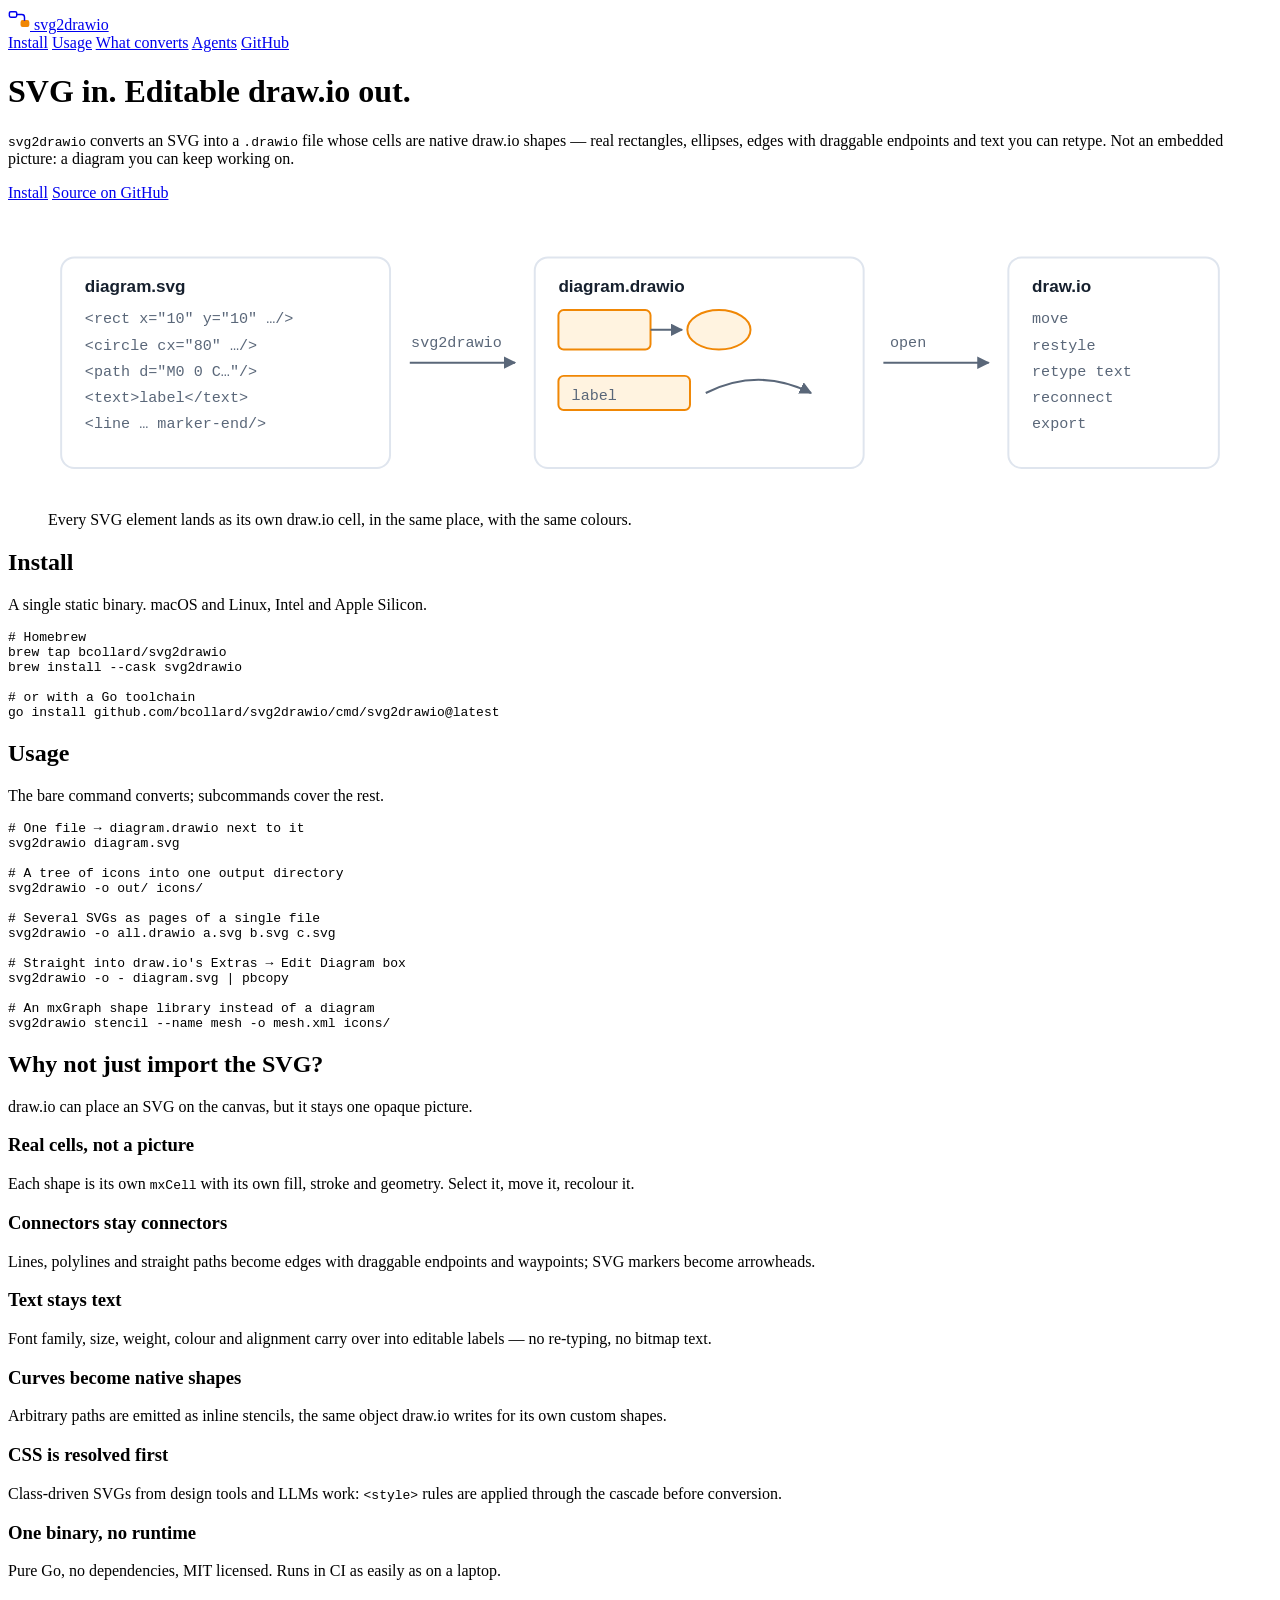
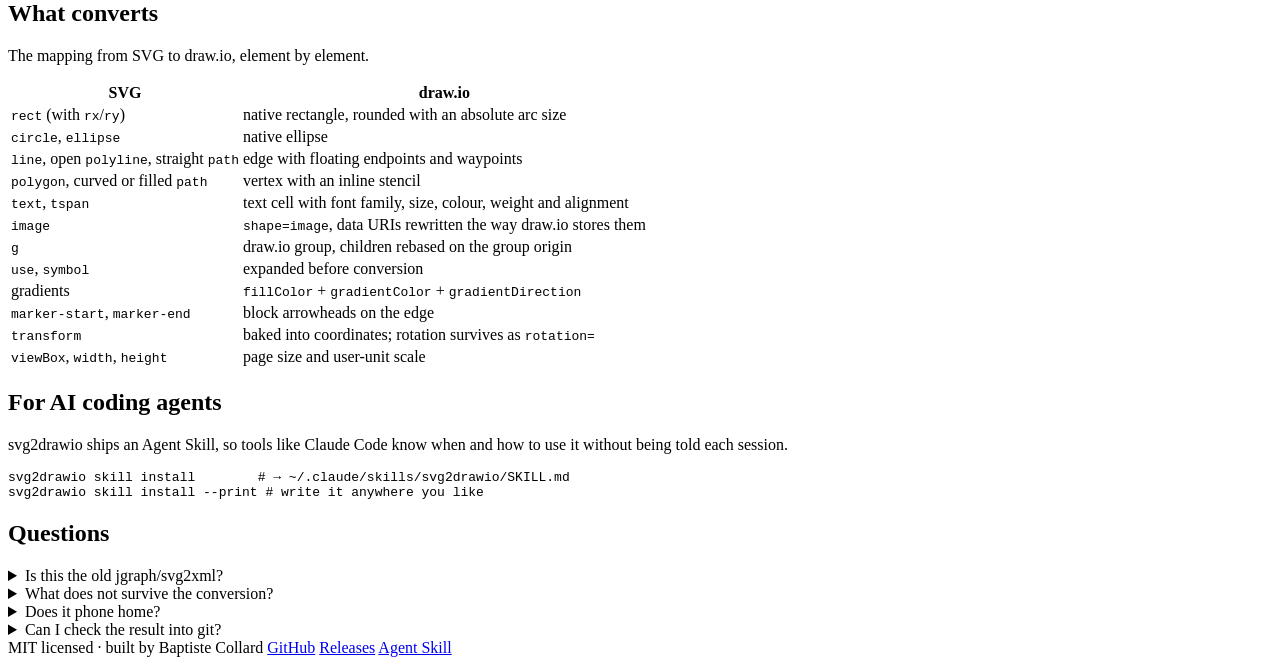
==== website/index.html @ e0126e31 "Initial release: SVG to draw.io converter Converts SVG files into .drawio diagrams whose cells are n" ====
<!DOCTYPE html>
<html lang="en">
<head>
  <meta charset="utf-8">
  <meta name="viewport" content="width=device-width, initial-scale=1">

  <title>svg2drawio — turn SVG files into editable draw.io diagrams</title>
  <meta name="description" content="A single-binary CLI that converts SVG files into .drawio diagrams made of native draw.io shapes: real rectangles, ellipses, edges and text you can move, restyle and edit.">
  <link rel="canonical" href="https://svg2drawio.runlocal.dev/">

  <meta name="theme-color" content="#f08705" media="(prefers-color-scheme: light)">
  <meta name="theme-color" content="#0f151d" media="(prefers-color-scheme: dark)">
  <meta name="color-scheme" content="light dark">

  <meta name="application-name" content="svg2drawio">
  <meta name="author" content="Baptiste Collard">
  <meta name="generator" content="hand-rolled HTML">
  <meta name="robots" content="index, follow">

  <meta property="og:type" content="website">
  <meta property="og:site_name" content="svg2drawio">
  <meta property="og:locale" content="en_US">
  <meta property="og:url" content="https://svg2drawio.runlocal.dev/">
  <meta property="og:title" content="svg2drawio — SVG in, editable draw.io out">
  <meta property="og:description" content="Convert SVG files into .drawio diagrams whose cells are native draw.io shapes. One binary, no dependencies, MIT licensed.">
  <meta property="og:image" content="https://svg2drawio.runlocal.dev/assets/og-image.png">
  <meta property="og:image:type" content="image/png">
  <meta property="og:image:width" content="1200">
  <meta property="og:image:height" content="630">

  <meta name="twitter:card" content="summary_large_image">
  <meta name="twitter:title" content="svg2drawio — SVG in, editable draw.io out">
  <meta name="twitter:description" content="Convert SVG files into .drawio diagrams whose cells are native draw.io shapes.">
  <meta name="twitter:image" content="https://svg2drawio.runlocal.dev/assets/og-image.png">

  <link rel="icon" href="/assets/favicon.svg" type="image/svg+xml">
  <link rel="stylesheet" href="/styles.css">
</head>
<body>

<header class="site">
  <div class="wrap">
    <a class="brand" href="/">
      <svg width="22" height="22" viewBox="0 0 24 24" aria-hidden="true">
        <rect x="1.5" y="4" width="8" height="6" rx="1.5" fill="none" stroke="currentColor" stroke-width="1.6"/>
        <rect x="14.5" y="14" width="8" height="6" rx="1.5" fill="#f08705" stroke="#f08705" stroke-width="1.6"/>
        <path d="M9.5 7h5.5a3 3 0 0 1 3 3v4" fill="none" stroke="currentColor" stroke-width="1.6"/>
      </svg>
      svg2drawio
    </a>
    <nav class="site">
      <a href="#install">Install</a>
      <a href="#usage">Usage</a>
      <a href="#mapping" class="hide-sm">What converts</a>
      <a href="#agents" class="hide-sm">Agents</a>
      <a href="https://github.com/bcollard/svg2drawio">GitHub</a>
    </nav>
  </div>
</header>

<main>

<div class="hero wrap">
  <h1>SVG in. <span class="accent">Editable draw.io</span> out.</h1>
  <p class="lede">
    <code>svg2drawio</code> converts an SVG into a <code>.drawio</code> file whose cells are
    native draw.io shapes — real rectangles, ellipses, edges with draggable endpoints and
    text you can retype. Not an embedded picture: a diagram you can keep working on.
  </p>
  <div class="cta">
    <a class="btn btn-primary" href="#install">Install</a>
    <a class="btn btn-ghost" href="https://github.com/bcollard/svg2drawio">Source on GitHub</a>
  </div>
</div>

<section>
  <div class="wrap">
    <figure class="flow">
      <svg viewBox="0 0 900 220" role="img" aria-label="An SVG file becomes a draw.io diagram of native cells">
        <style>
          .fl-lbl  { font: 600 13px -apple-system, BlinkMacSystemFont, "Segoe UI", Roboto, sans-serif; fill: #16202e; }
          .fl-sub  { font: 11.5px ui-monospace, SFMono-Regular, Menlo, monospace; fill: #5a6779; }
          .fl-box  { fill: #ffffff; stroke: #dfe5ee; }
          .fl-cell { fill: #fff3e0; stroke: #f08705; }
          .fl-ln   { stroke: #5a6779; stroke-width: 1.6; fill: none; }
          @media (prefers-color-scheme: dark) {
            .fl-lbl { fill: #e8eef6; } .fl-sub { fill: #9aa8bb; }
            .fl-box { fill: #18212d; stroke: #27313f; }
            .fl-cell { fill: #2a2015; stroke: #ffa029; }
            .fl-ln { stroke: #9aa8bb; }
          }
        </style>
        <defs>
          <marker id="a" viewBox="0 0 10 10" refX="9" refY="5" markerWidth="6" markerHeight="6" orient="auto-start-reverse">
            <path d="M0 0 L10 5 L0 10 z" fill="#5a6779"/>
          </marker>
        </defs>

        <rect class="fl-box" x="10" y="30" width="250" height="160" rx="10" stroke-width="1.5"/>
        <text class="fl-lbl" x="28" y="56">diagram.svg</text>
        <text class="fl-sub" x="28" y="80">&lt;rect x="10" y="10" …/&gt;</text>
        <text class="fl-sub" x="28" y="100">&lt;circle cx="80" …/&gt;</text>
        <text class="fl-sub" x="28" y="120">&lt;path d="M0 0 C…"/&gt;</text>
        <text class="fl-sub" x="28" y="140">&lt;text&gt;label&lt;/text&gt;</text>
        <text class="fl-sub" x="28" y="160">&lt;line … marker-end/&gt;</text>

        <path class="fl-ln" d="M275 110 L355 110" marker-end="url(#a)"/>
        <text class="fl-sub" x="276" y="98">svg2drawio</text>

        <rect class="fl-box" x="370" y="30" width="250" height="160" rx="10" stroke-width="1.5"/>
        <text class="fl-lbl" x="388" y="56">diagram.drawio</text>
        <rect class="fl-cell" x="388" y="70" width="70" height="30" rx="4" stroke-width="1.5"/>
        <ellipse class="fl-cell" cx="510" cy="85" rx="24" ry="15" stroke-width="1.5"/>
        <path class="fl-ln" d="M458 85 L482 85" marker-end="url(#a)"/>
        <rect class="fl-cell" x="388" y="120" width="100" height="26" rx="4" stroke-width="1.5"/>
        <text class="fl-sub" x="398" y="138">label</text>
        <path class="fl-ln" d="M500 133 q 40 -20 80 0" marker-end="url(#a)"/>

        <path class="fl-ln" d="M635 110 L715 110" marker-end="url(#a)"/>
        <text class="fl-sub" x="640" y="98">open</text>

        <rect class="fl-box" x="730" y="30" width="160" height="160" rx="10" stroke-width="1.5"/>
        <text class="fl-lbl" x="748" y="56">draw.io</text>
        <text class="fl-sub" x="748" y="80">move</text>
        <text class="fl-sub" x="748" y="100">restyle</text>
        <text class="fl-sub" x="748" y="120">retype text</text>
        <text class="fl-sub" x="748" y="140">reconnect</text>
        <text class="fl-sub" x="748" y="160">export</text>
      </svg>
      <figcaption>Every SVG element lands as its own draw.io cell, in the same place, with the same colours.</figcaption>
    </figure>
  </div>
</section>

<section class="alt" id="install">
  <div class="wrap">
    <h2>Install</h2>
    <p class="sub">A single static binary. macOS and Linux, Intel and Apple Silicon.</p>
    <pre><code><span class="c"># Homebrew</span>
<span class="p">brew</span> tap bcollard/svg2drawio
<span class="p">brew</span> install --cask svg2drawio

<span class="c"># or with a Go toolchain</span>
<span class="p">go</span> install github.com/bcollard/svg2drawio/cmd/svg2drawio@latest</code></pre>
  </div>
</section>

<section id="usage">
  <div class="wrap">
    <h2>Usage</h2>
    <p class="sub">The bare command converts; subcommands cover the rest.</p>
    <pre><code><span class="c"># One file → diagram.drawio next to it</span>
<span class="p">svg2drawio</span> diagram.svg

<span class="c"># A tree of icons into one output directory</span>
<span class="p">svg2drawio</span> -o out/ icons/

<span class="c"># Several SVGs as pages of a single file</span>
<span class="p">svg2drawio</span> -o all.drawio a.svg b.svg c.svg

<span class="c"># Straight into draw.io's Extras → Edit Diagram box</span>
<span class="p">svg2drawio</span> -o - diagram.svg | pbcopy

<span class="c"># An mxGraph shape library instead of a diagram</span>
<span class="p">svg2drawio</span> stencil --name mesh -o mesh.xml icons/</code></pre>
  </div>
</section>

<section class="alt">
  <div class="wrap">
    <h2>Why not just import the SVG?</h2>
    <p class="sub">draw.io can place an SVG on the canvas, but it stays one opaque picture.</p>
    <div class="grid">
      <div class="card">
        <h3>Real cells, not a picture</h3>
        <p>Each shape is its own <code>mxCell</code> with its own fill, stroke and geometry. Select it, move it, recolour it.</p>
      </div>
      <div class="card">
        <h3>Connectors stay connectors</h3>
        <p>Lines, polylines and straight paths become edges with draggable endpoints and waypoints; SVG markers become arrowheads.</p>
      </div>
      <div class="card">
        <h3>Text stays text</h3>
        <p>Font family, size, weight, colour and alignment carry over into editable labels — no re-typing, no bitmap text.</p>
      </div>
      <div class="card">
        <h3>Curves become native shapes</h3>
        <p>Arbitrary paths are emitted as inline stencils, the same object draw.io writes for its own custom shapes.</p>
      </div>
      <div class="card">
        <h3>CSS is resolved first</h3>
        <p>Class-driven SVGs from design tools and LLMs work: <code>&lt;style&gt;</code> rules are applied through the cascade before conversion.</p>
      </div>
      <div class="card">
        <h3>One binary, no runtime</h3>
        <p>Pure Go, no dependencies, MIT licensed. Runs in CI as easily as on a laptop.</p>
      </div>
    </div>
  </div>
</section>

<section id="mapping">
  <div class="wrap">
    <h2>What converts</h2>
    <p class="sub">The mapping from SVG to draw.io, element by element.</p>
    <table class="map">
      <thead><tr><th>SVG</th><th>draw.io</th></tr></thead>
      <tbody>
        <tr><td><code>rect</code> (with <code>rx</code>/<code>ry</code>)</td><td>native rectangle, rounded with an absolute arc size</td></tr>
        <tr><td><code>circle</code>, <code>ellipse</code></td><td>native ellipse</td></tr>
        <tr><td><code>line</code>, open <code>polyline</code>, straight <code>path</code></td><td>edge with floating endpoints and waypoints</td></tr>
        <tr><td><code>polygon</code>, curved or filled <code>path</code></td><td>vertex with an inline stencil</td></tr>
        <tr><td><code>text</code>, <code>tspan</code></td><td>text cell with font family, size, colour, weight and alignment</td></tr>
        <tr><td><code>image</code></td><td><code>shape=image</code>, data URIs rewritten the way draw.io stores them</td></tr>
        <tr><td><code>g</code></td><td>draw.io group, children rebased on the group origin</td></tr>
        <tr><td><code>use</code>, <code>symbol</code></td><td>expanded before conversion</td></tr>
        <tr><td>gradients</td><td><code>fillColor</code> + <code>gradientColor</code> + <code>gradientDirection</code></td></tr>
        <tr><td><code>marker-start</code>, <code>marker-end</code></td><td>block arrowheads on the edge</td></tr>
        <tr><td><code>transform</code></td><td>baked into coordinates; rotation survives as <code>rotation=</code></td></tr>
        <tr><td><code>viewBox</code>, <code>width</code>, <code>height</code></td><td>page size and user-unit scale</td></tr>
      </tbody>
    </table>
  </div>
</section>

<section class="alt" id="agents">
  <div class="wrap">
    <h2>For AI coding agents</h2>
    <p class="sub">
      svg2drawio ships an Agent Skill, so tools like Claude Code know when and how to
      use it without being told each session.
    </p>
    <pre><code><span class="p">svg2drawio</span> skill install        <span class="c"># → ~/.claude/skills/svg2drawio/SKILL.md</span>
<span class="p">svg2drawio</span> skill install --print <span class="c"># write it anywhere you like</span></code></pre>
  </div>
</section>

<section>
  <div class="wrap">
    <h2>Questions</h2>

    <details>
      <summary>Is this the old jgraph/svg2xml?</summary>
      <p>
        No. That Java tool produced mxGraph <em>stencil libraries</em> — shape palettes, not
        diagrams you open. svg2drawio is a Go rewrite whose default output is a real
        <code>.drawio</code> diagram; the stencil-library output is still available under
        <code>svg2drawio stencil</code>.
      </p>
    </details>

    <details>
      <summary>What does not survive the conversion?</summary>
      <p>
        <code>clipPath</code>, <code>mask</code>, <code>filter</code> and pattern fills are
        ignored, <code>fill-rule="evenodd"</code> has no mxGraph equivalent, and text on a
        path is placed at its anchor point. Text box sizes are estimated, because draw.io
        lays text out itself — a long label may need a nudge after import.
      </p>
    </details>

    <details>
      <summary>Does it phone home?</summary>
      <p>
        No. It reads files and writes files. No network access, no telemetry, nothing
        uploaded to a conversion service.
      </p>
    </details>

    <details>
      <summary>Can I check the result into git?</summary>
      <p>
        Yes — the output is plain XML with stable ids, so diffs are readable. Keep the
        source SVG next to it; the conversion is one-way.
      </p>
    </details>
  </div>
</section>

</main>

<footer class="site">
  <div class="wrap">
    <span>MIT licensed · built by Baptiste Collard</span>
    <span class="spacer"></span>
    <a href="https://github.com/bcollard/svg2drawio">GitHub</a>
    <a href="https://github.com/bcollard/svg2drawio/releases">Releases</a>
    <a href="https://github.com/bcollard/svg2drawio/blob/main/SKILL.md">Agent Skill</a>
  </div>
</footer>

</body>
</html>
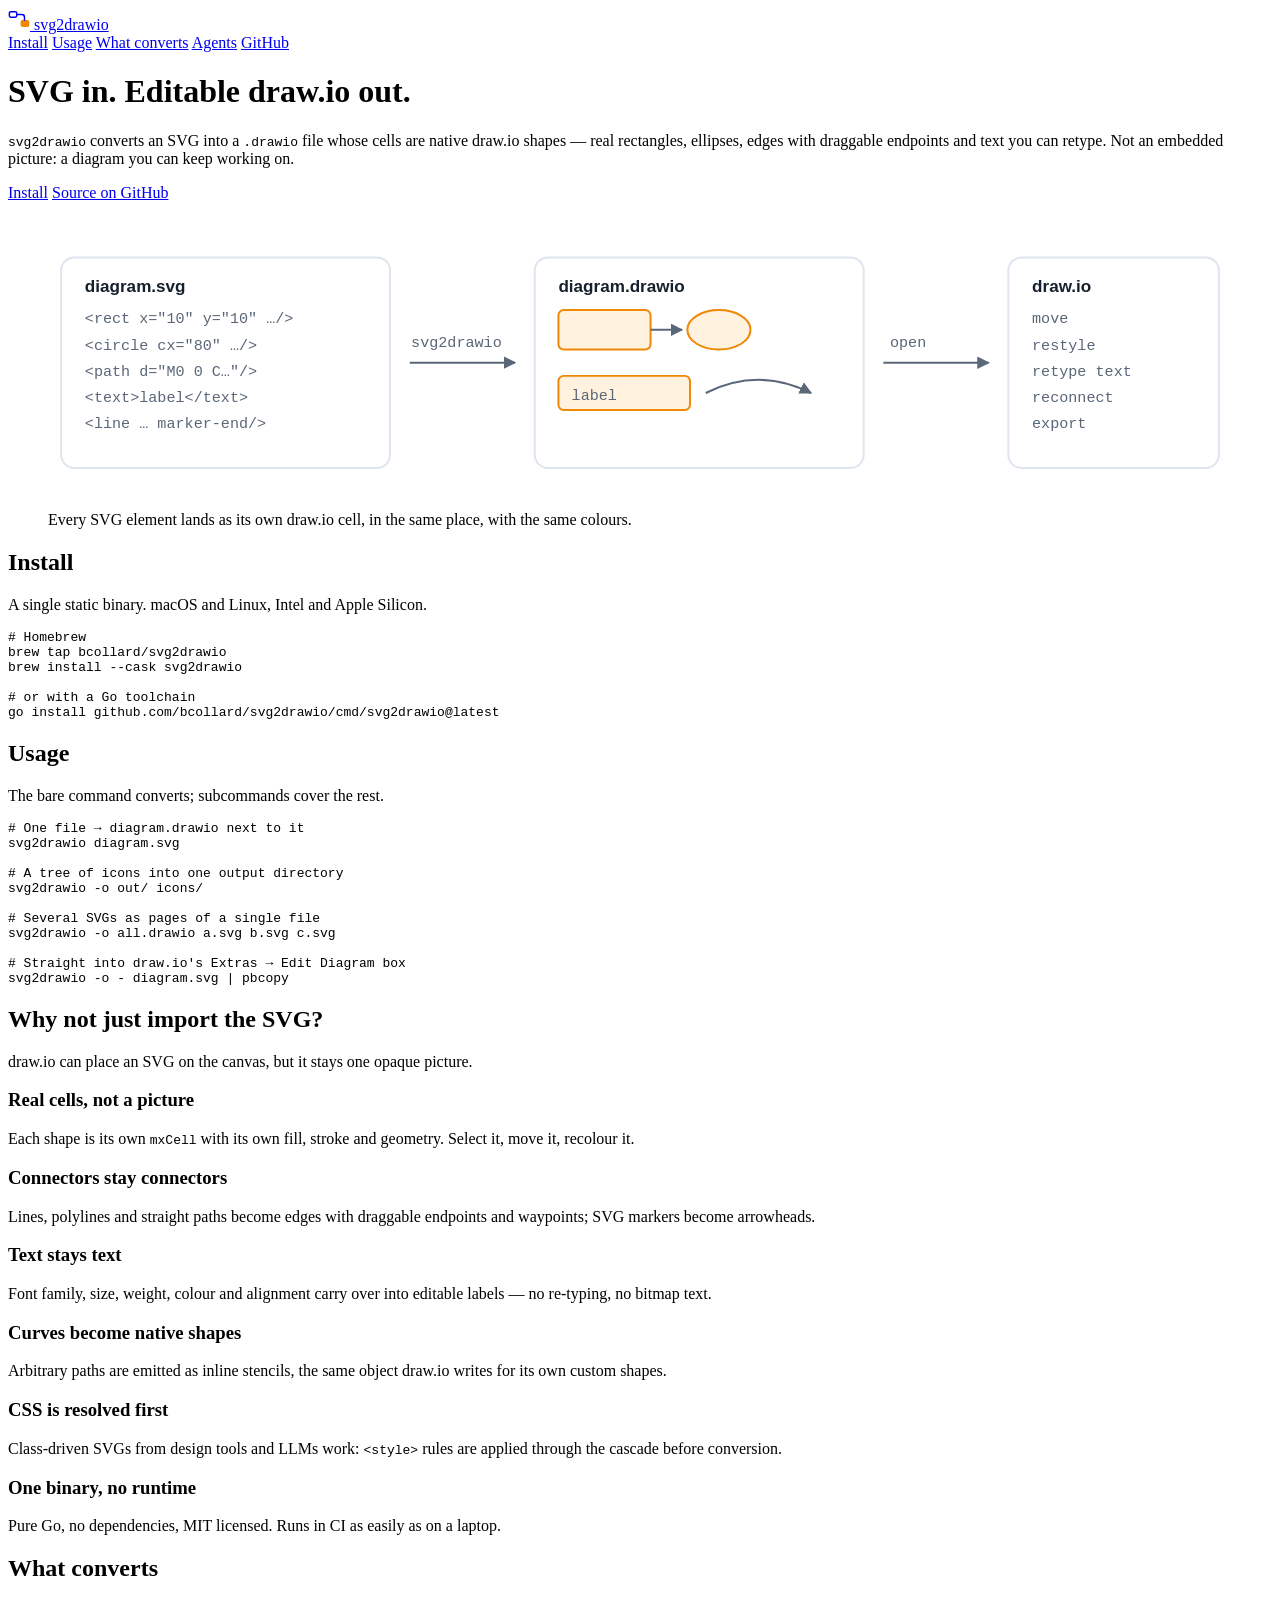
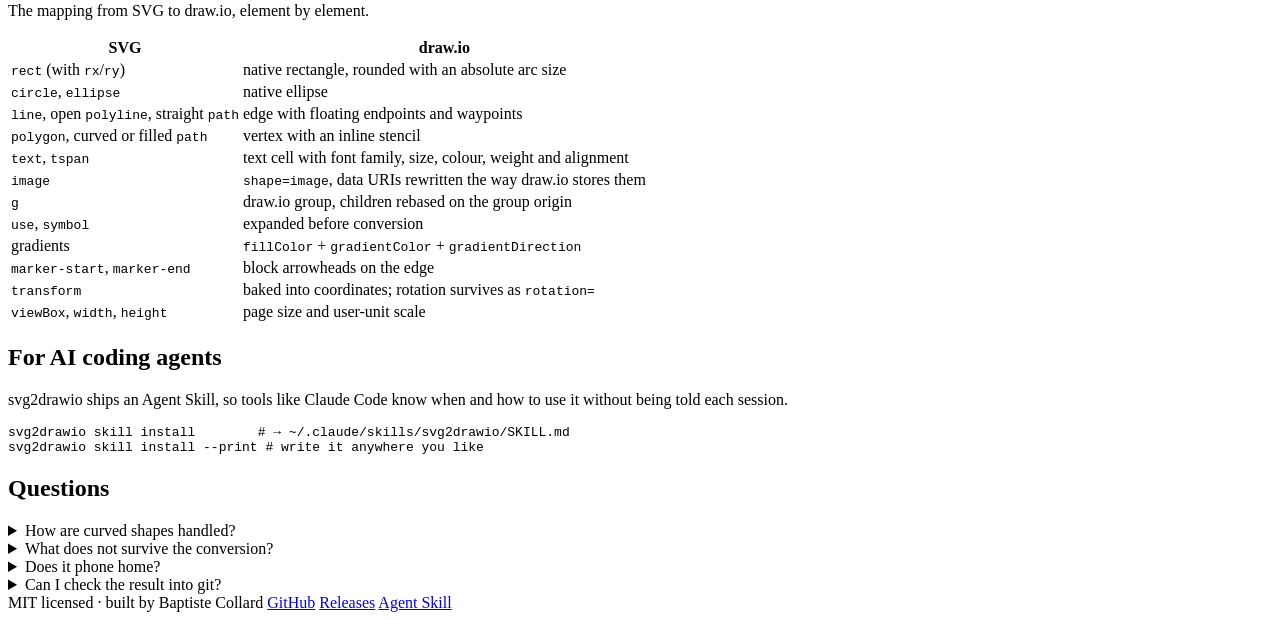
==== commit 29e76566: "Drop the stencil library mode The shape-library output was feature parity with the legacy Java tool," ====
--- a/website/index.html
+++ b/website/index.html
@@ -160,9 +160,7 @@
 
 <span class="c"># Straight into draw.io's Extras → Edit Diagram box</span>
 <span class="p">svg2drawio</span> -o - diagram.svg | pbcopy
-
-<span class="c"># An mxGraph shape library instead of a diagram</span>
-<span class="p">svg2drawio</span> stencil --name mesh -o mesh.xml icons/</code></pre>
+</code></pre>
   </div>
 </section>
 
@@ -240,12 +238,12 @@
     <h2>Questions</h2>
 
     <details>
-      <summary>Is this the old jgraph/svg2xml?</summary>
-      <p>
-        No. That Java tool produced mxGraph <em>stencil libraries</em> — shape palettes, not
-        diagrams you open. svg2drawio is a Go rewrite whose default output is a real
-        <code>.drawio</code> diagram; the stencil-library output is still available under
-        <code>svg2drawio stencil</code>.
+      <summary>How are curved shapes handled?</summary>
+      <p>
+        Anything draw.io has no native shape for — a curved or filled path, a polygon — is
+        written as an inline stencil, the same object draw.io produces for its own custom
+        shapes. It stays a real cell: selectable, resizable, and recolourable from the
+        format panel.
       </p>
     </details>
 
